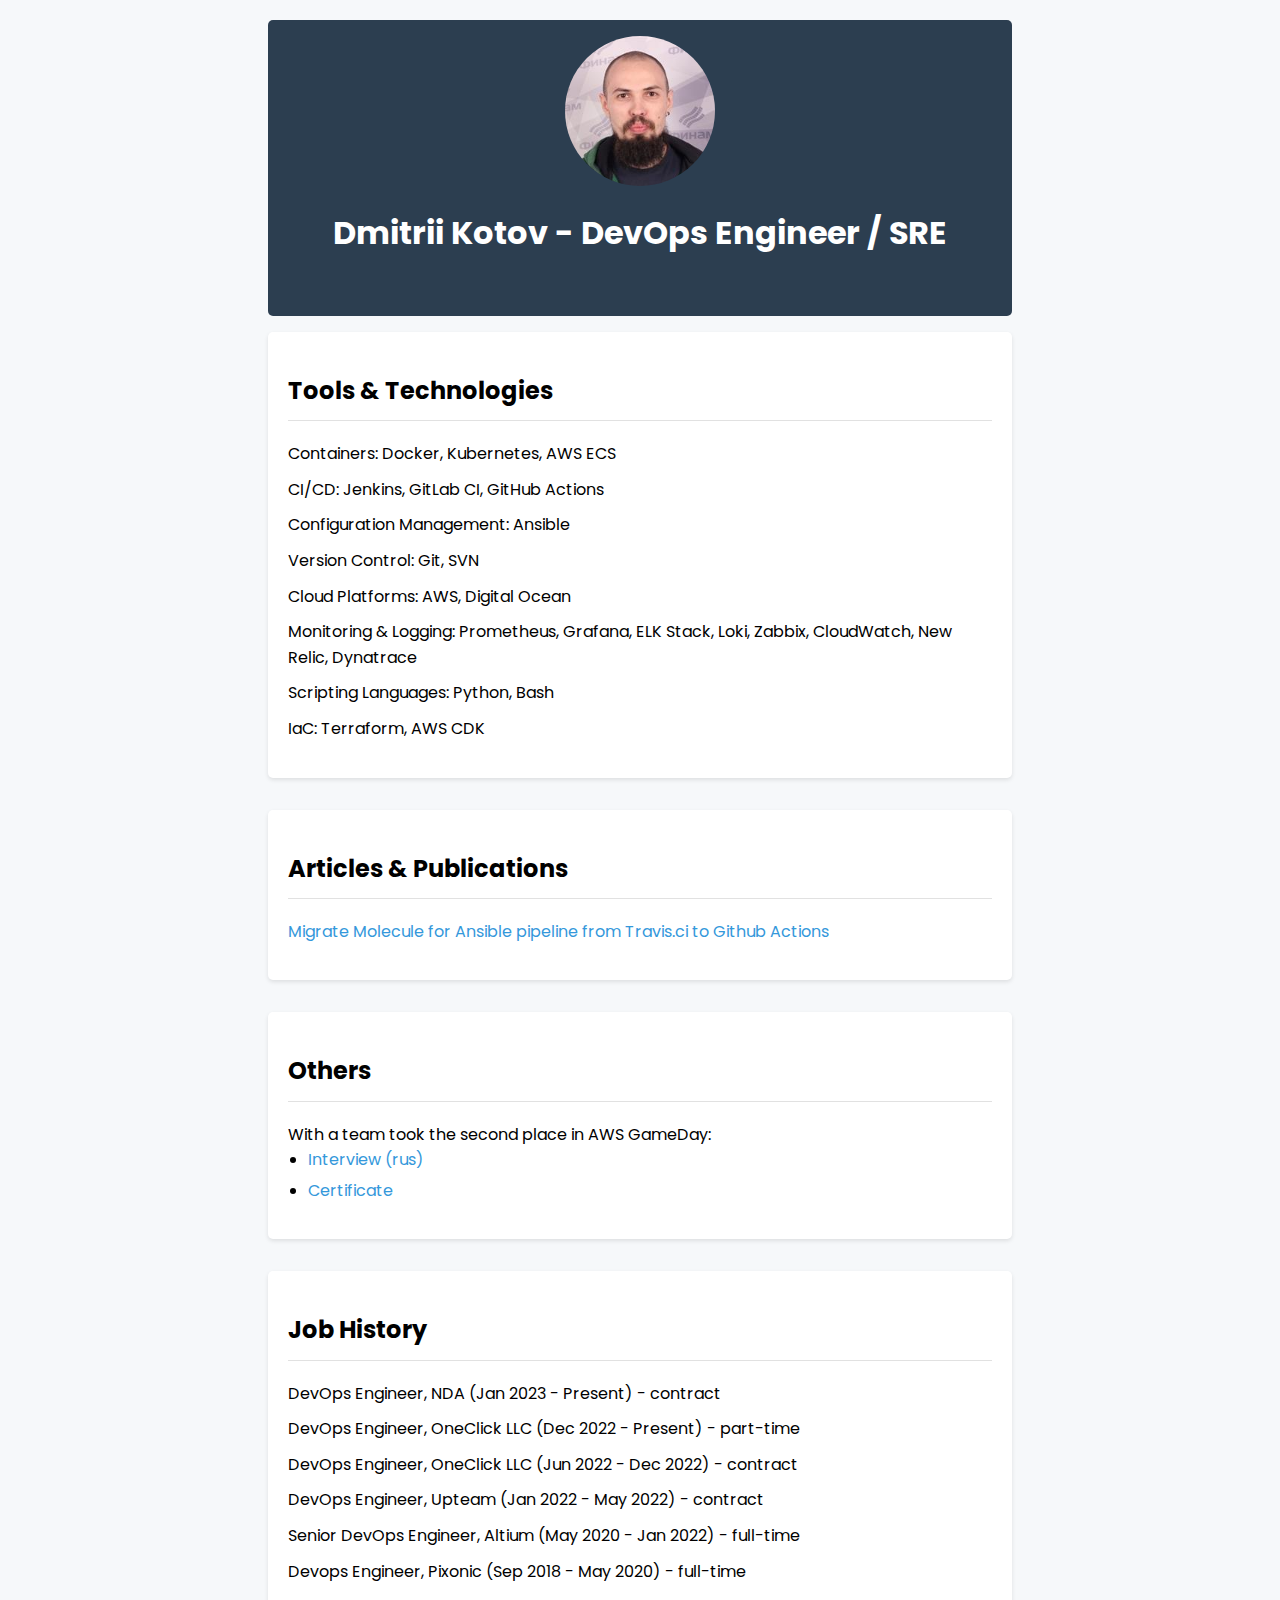
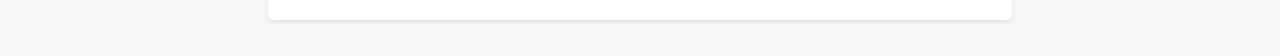
==== index.html @ 219f4da0 "fix mobile devices" ====
<!DOCTYPE html>
<html lang="en">
<head>
    <meta charset="UTF-8">
    <meta name="viewport" content="width=device-width, initial-scale=1.0">
    <title>DevOps Engineer / SRE Portfolio</title>
    <link href="https://fonts.googleapis.com/css2?family=Poppins:wght@400;500;700&display=swap" rel="stylesheet">
    <link rel="stylesheet" href="https://use.fontawesome.com/releases/v5.15.4/css/all.css" integrity="sha384-DyZ88mC6Up2uqS4h/KRgHuoeGwBcD4Ng9SiP4dIRy0EXTlnuz47vAwmeGwVChigm" crossorigin="anonymous">
    <style>
        * {
            box-sizing: border-box;
        }

        body {
            font-family: 'Poppins', Arial, sans-serif;
            line-height: 1.6;
            margin: 0;
            padding: 20px;
            background-color: #f6f8fa;
            display: flex;
            flex-direction: column;
            align-items: center;
        }

        header {
            background-color: #2c3e50;
            color: white;
            text-align: center;
            padding: 1em;
            border-radius: 5px;
            width: 90%;
        }

        .profile-img {
            width: 150px;
            height: 150px;
            border-radius: 50%;
            object-fit: cover;
            display: block;
            margin: 0 auto;
            margin-bottom: 20px;
        }

        section {
            margin: 1em 0;
            background-color: white;
            padding: 20px;
            border-radius: 5px;
            box-shadow: 0 2px 4px rgba(0, 0, 0, 0.1);
            width: 90%;
        }

        h1, h2 {
            font-weight: 700;
        }

        h2 {
            border-bottom: 1px solid #e1e1e1;
            padding-bottom: 10px;
        }

        ul {
            list-style-type: none;
            padding: 0;
        }

        li {
            margin-bottom: 10px;
        }

        li ul {
            list-style-type: disc;
            padding-left: 20px;
        }

        li ul li {
            margin-bottom: 5px;
        }

        a {
            color: #3498db;
            text-decoration: none;
        }

        a:hover {
            text-decoration: underline;
        }

        .social-links {
            display: flex;
            justify-content: center;
            margin-bottom: 20px;
        }

        .social-links a {
            color: white;
            margin: 0 10px;
            font-size: 1.5em;
            transition: color 0.3s;
        }

        .social-links a:hover {
            color: #3498db;
        }

        @media screen and (min-width: 768px) {
            header,
            section {
                width: 60%;
            }
        }

    </style>
</head>
<body>
<header>
    <img src="naktu.jpg" alt="Profile Image" class="profile-img">
    <h1>Dmitrii Kotov - DevOps Engineer / SRE</h1>
    <div class="social-links">
        <a href="https://www.linkedin.com/in/d-kotov" target="_blank"><i class="fab fa-linkedin"></i></a>
        <a href="https://github.com/tutunak" target="_blank"><i class="fab fa-github"></i></a>
        <a href="mailto:dk@tutunak.com" target="_blank"><i class="fas fa-envelope"></i></a>
    </div>
</header>

<section>
    <h2>Tools & Technologies</h2>
    <ul>
        <li>Containers: Docker, Kubernetes, AWS ECS</li>
        <li>CI/CD: Jenkins, GitLab CI, GitHub Actions</li>
        <li>Configuration Management: Ansible</li>
        <li>Version Control: Git, SVN</li>
        <li>Cloud Platforms: AWS, Digital Ocean</li>
        <li>Monitoring & Logging: Prometheus, Grafana, ELK Stack, Loki, Zabbix, CloudWatch, New Relic, Dynatrace</li>
        <li>Scripting Languages: Python, Bash</li>
        <li>IaC: Terraform, AWS CDK</li>
    </ul>
</section>

<section>
    <h2>Articles & Publications</h2>
    <ul>
        <li><a href="https://dev.to/tutunak/migrate-molecule-for-ansible-pipeline-to-github-actions-from-travis-ci-e41">Migrate Molecule for Ansible pipeline from Travis.ci to Github Actions</a></li>
    </ul>
</section>

<section>
    <h2>Others</h2>
    <ul>
        <li>With a team took the second place in AWS GameDay:
            <ul>
                <li><a href="https://tech.liga.net/all/novosti/intervyu-s-pobeditelyami-aws-gameday---emotsii-v-onlayne">Interview (rus)</a></li>
                <li><a href="./1600764848908.pdf">Certificate</a></li>
            </ul>
        </li>
    </ul>
</section>

<section>
    <h2>Job History</h2>
    <ul>
        <li>DevOps Engineer, NDA (Jan 2023 - Present) - contract</li>
        <li>DevOps Engineer, OneClick LLC (Dec 2022 - Present) - part-time</li>
        <li>DevOps Engineer, OneClick LLC (Jun 2022 - Dec 2022) - contract</li>
        <li>DevOps Engineer, Upteam (Jan 2022 - May 2022) - contract</li>
        <li>Senior DevOps Engineer, Altium (May 2020 - Jan 2022) - full-time</li>
        <li>Devops Engineer, Pixonic (Sep 2018 - May 2020) - full-time</li>
    </ul>
</section>
</body>
</html>
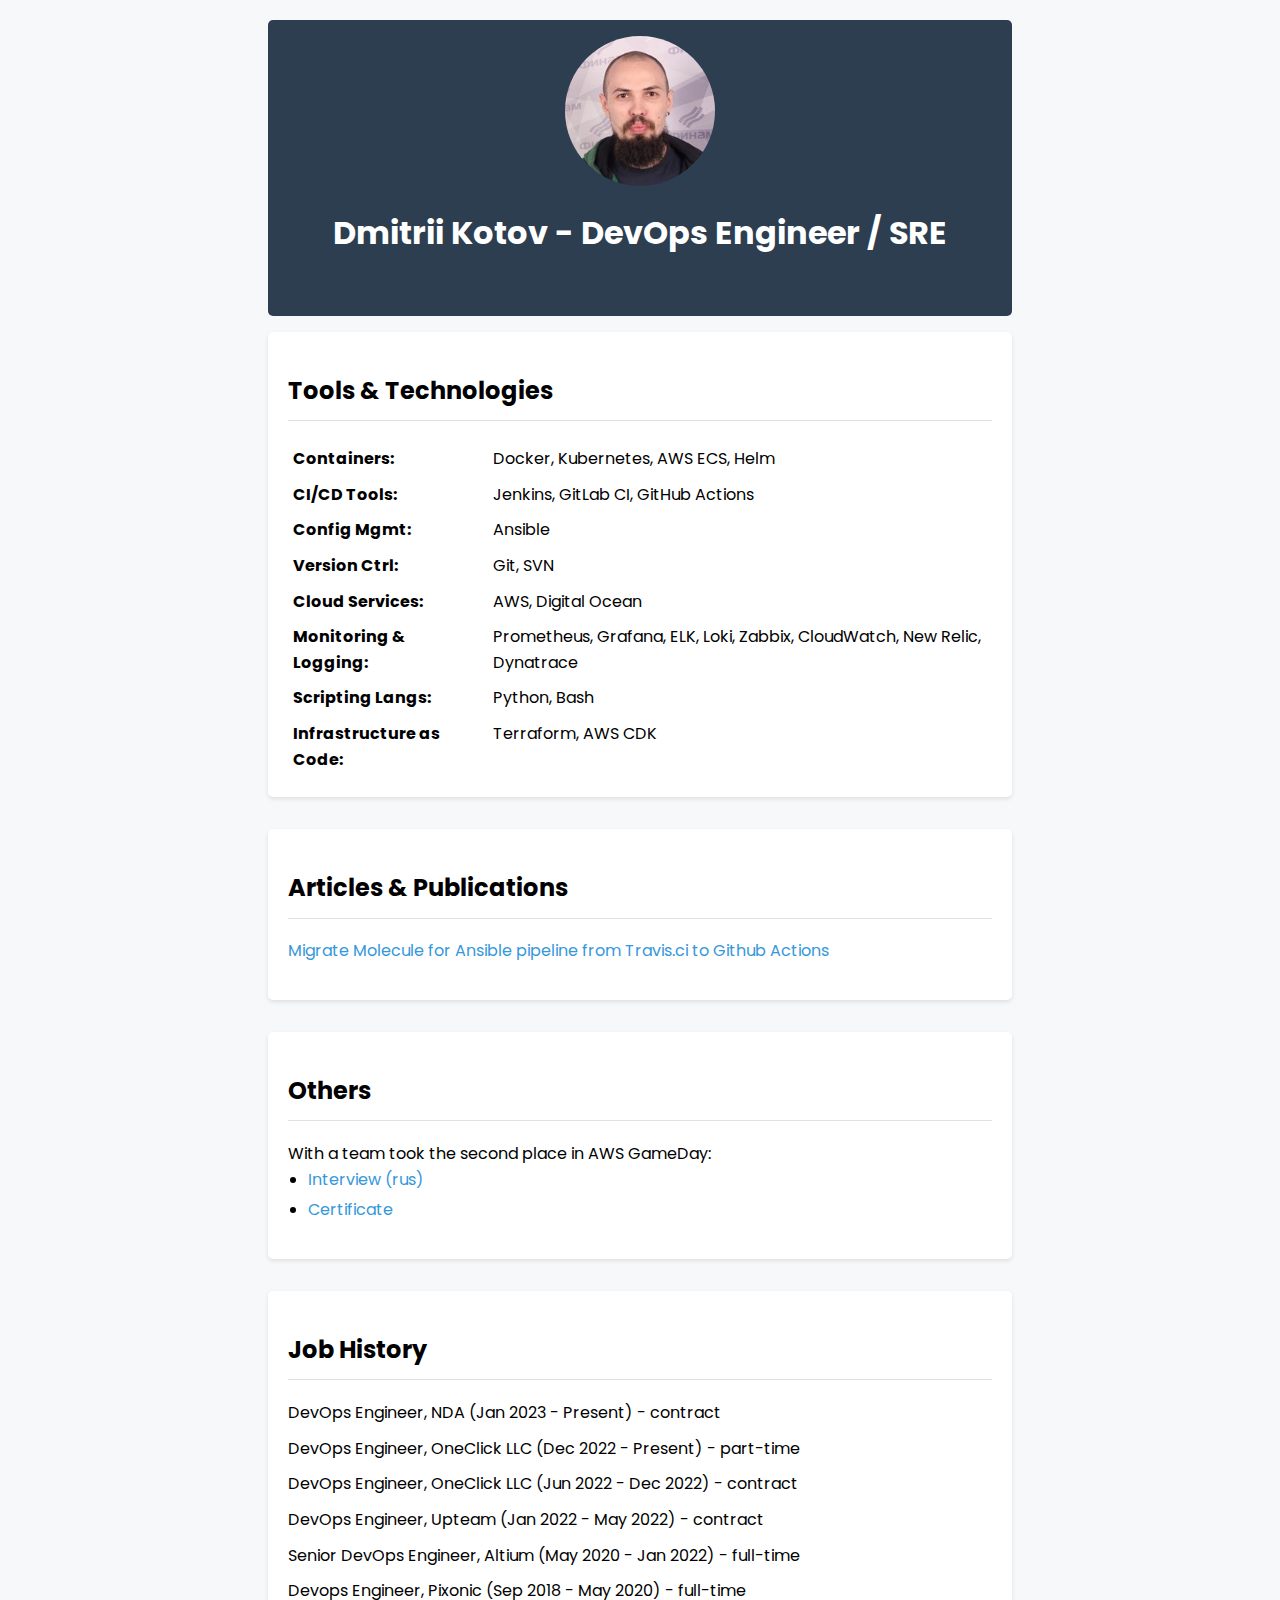
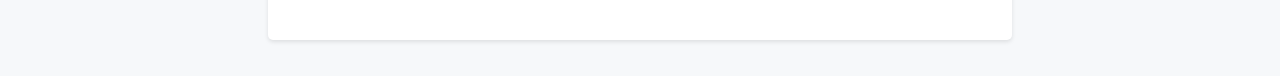
==== commit 4629f5c3: "added tables for tools and technologies" ====
--- a/index.html
+++ b/index.html
@@ -9,6 +9,23 @@
     <style>
         * {
             box-sizing: border-box;
+        }
+        strong {
+            font-weight: 700;
+            margin-right: 5px;
+        }
+        table {
+            width: 100%;
+            border-collapse: collapse;
+        }
+
+        td {
+            padding: 5px;
+            vertical-align: top;
+        }
+
+        td:first-child {
+            width: 200px;
         }
 
         body {
@@ -125,17 +142,43 @@
 
 <section>
     <h2>Tools & Technologies</h2>
-    <ul>
-        <li>Containers: Docker, Kubernetes, AWS ECS</li>
-        <li>CI/CD: Jenkins, GitLab CI, GitHub Actions</li>
-        <li>Configuration Management: Ansible</li>
-        <li>Version Control: Git, SVN</li>
-        <li>Cloud Platforms: AWS, Digital Ocean</li>
-        <li>Monitoring & Logging: Prometheus, Grafana, ELK Stack, Loki, Zabbix, CloudWatch, New Relic, Dynatrace</li>
-        <li>Scripting Languages: Python, Bash</li>
-        <li>IaC: Terraform, AWS CDK</li>
-    </ul>
-</section>
+    <table>
+        <tr>
+            <td><strong>Containers:</strong></td>
+            <td>Docker, Kubernetes, AWS ECS, Helm</td>
+        </tr>
+        <tr>
+            <td><strong>CI/CD Tools:</strong></td>
+            <td>Jenkins, GitLab CI, GitHub Actions</td>
+        </tr>
+        <tr>
+            <td><strong>Config Mgmt:</strong></td>
+            <td>Ansible</td>
+        </tr>
+        <tr>
+            <td><strong>Version Ctrl:</strong></td>
+            <td>Git, SVN</td>
+        </tr>
+        <tr>
+            <td><strong>Cloud Services:</strong></td>
+            <td>AWS, Digital Ocean</td>
+        </tr>
+        <tr>
+            <td><strong>Monitoring & Logging:</strong></td>
+            <td>Prometheus, Grafana, ELK, Loki, Zabbix, CloudWatch, New Relic, Dynatrace</td>
+        </tr>
+        <tr>
+            <td><strong>Scripting Langs:</strong></td>
+            <td>Python, Bash</td>
+        </tr>
+        <tr>
+            <td><strong>Infrastructure as Code:</strong></td>
+            <td>Terraform, AWS CDK</td>
+        </tr>
+    </table>
+</section>
+
+
 
 <section>
     <h2>Articles & Publications</h2>
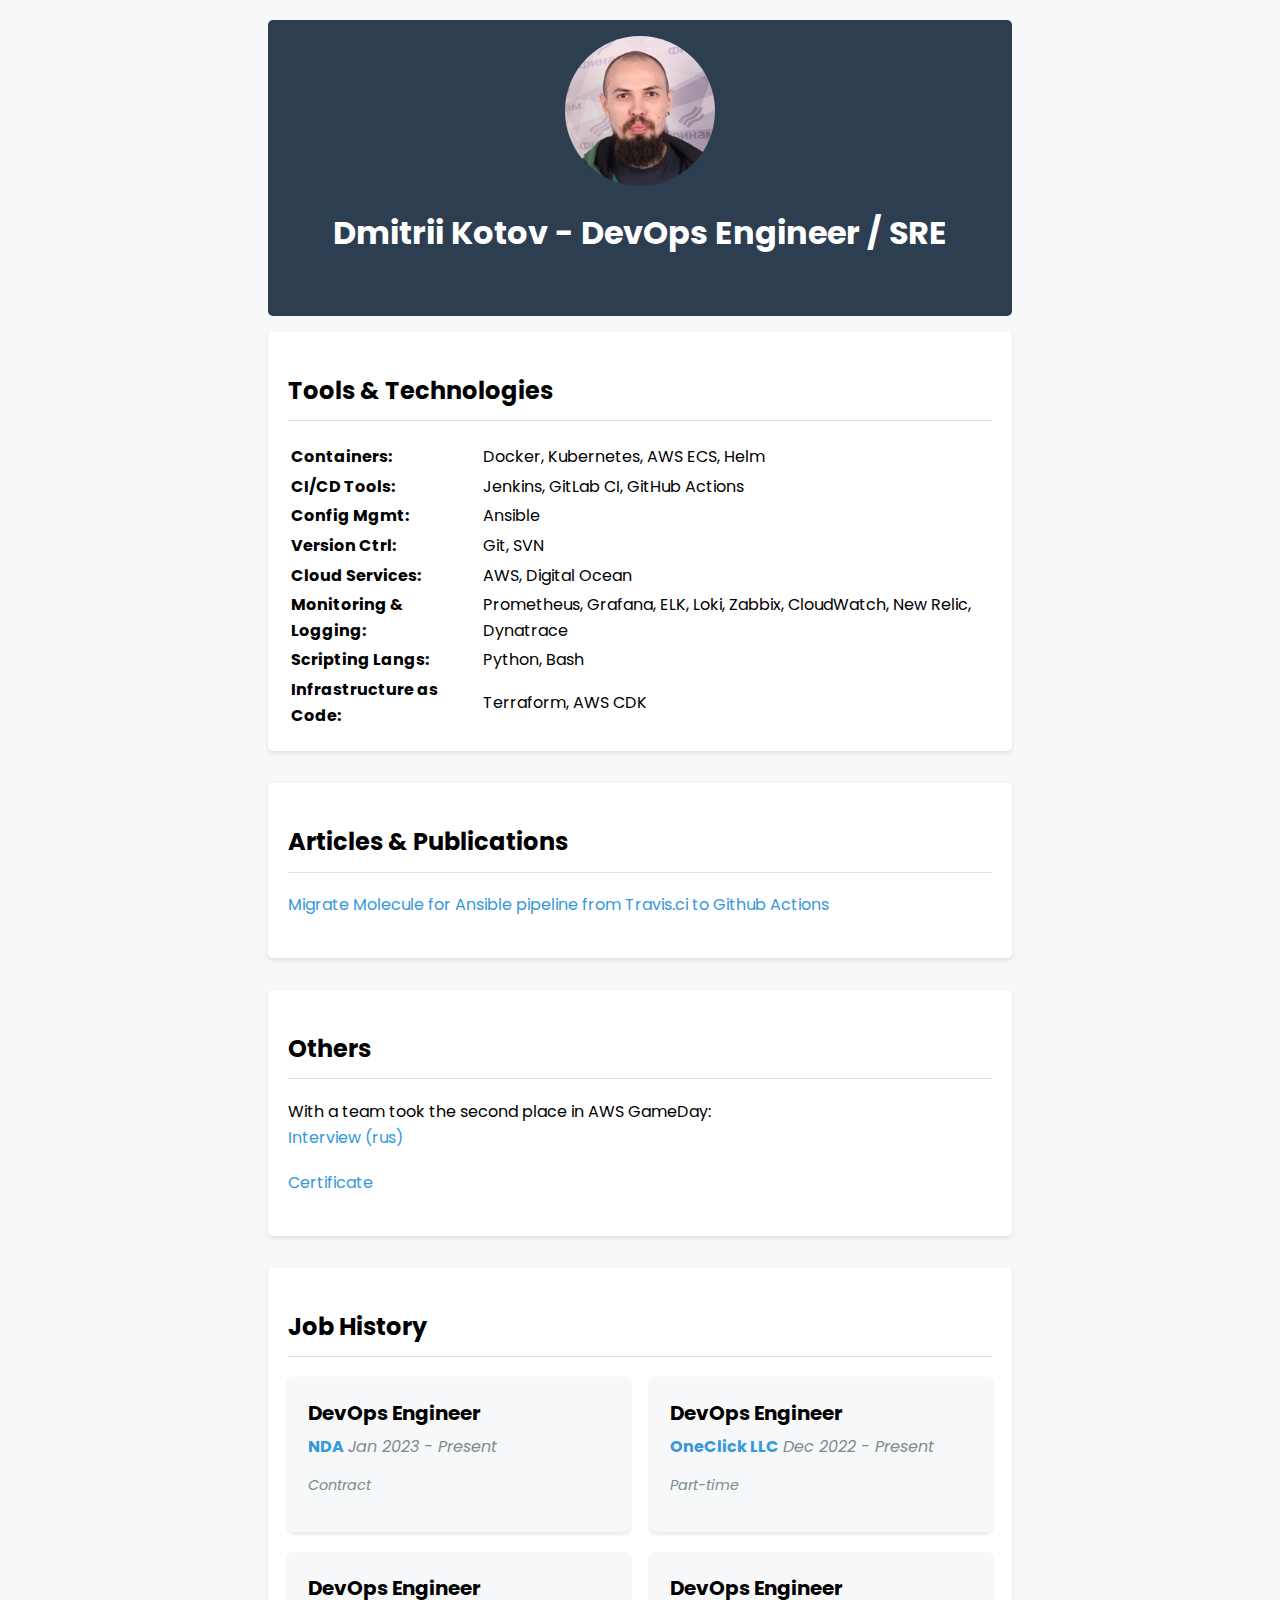
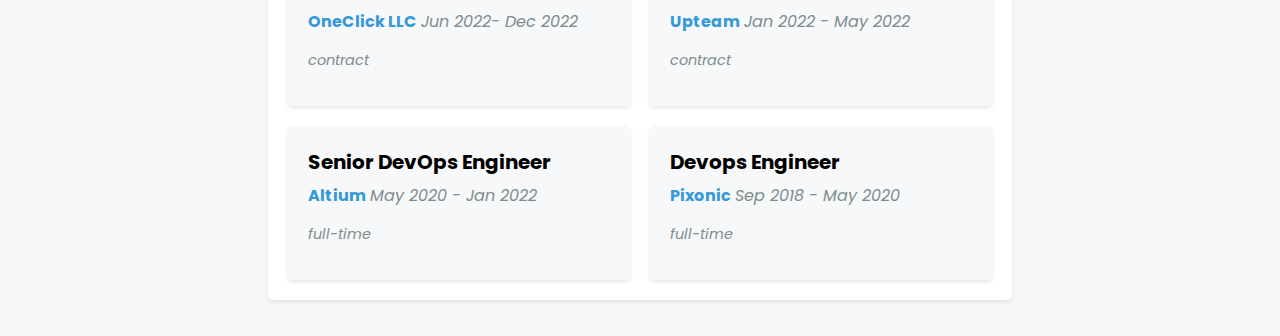
==== commit ea60c123: "added for jobs" ====
--- a/index.html
+++ b/index.html
@@ -10,24 +10,6 @@
         * {
             box-sizing: border-box;
         }
-        strong {
-            font-weight: 700;
-            margin-right: 5px;
-        }
-        table {
-            width: 100%;
-            border-collapse: collapse;
-        }
-
-        td {
-            padding: 5px;
-            vertical-align: top;
-        }
-
-        td:first-child {
-            width: 200px;
-        }
-
         body {
             font-family: 'Poppins', Arial, sans-serif;
             line-height: 1.6;
@@ -79,19 +61,11 @@
         ul {
             list-style-type: none;
             padding: 0;
+            margin: 0;
         }
 
         li {
-            margin-bottom: 10px;
-        }
-
-        li ul {
-            list-style-type: disc;
-            padding-left: 20px;
-        }
-
-        li ul li {
-            margin-bottom: 5px;
+            margin-bottom: 20px;
         }
 
         a {
@@ -120,11 +94,63 @@
             color: #3498db;
         }
 
+        .category-label {
+            font-weight: 600;
+            display: flex;
+            align-items: center;
+            margin-bottom: 5px;
+        }
+
+        .category-icon {
+            margin-right: 5px;
+        }
+
         @media screen and (min-width: 768px) {
             header,
             section {
                 width: 60%;
             }
+        }
+        .job-history {
+            display: grid;
+            grid-template-columns: repeat(auto-fit, minmax(300px, 1fr));
+            grid-gap: 20px;
+        }
+
+        .job-item {
+            background-color: #f6f8fa;
+            padding: 20px;
+            border-radius: 5px;
+            box-shadow: 0 2px 4px rgba(0, 0, 0, 0.1);
+        }
+
+        .job-item h3 {
+            margin: 0;
+            font-size: 1.25em;
+        }
+
+        .job-item h4 {
+            margin: 5px 0;
+            font-size: 1em;
+            font-weight: 500;
+            color: #3498db;
+        }
+
+        .job-item .company {
+            font-weight: 700;
+        }
+
+        .job-item .duration {
+            font-weight: 400;
+            font-style: italic;
+            color: #7f8c8d;
+        }
+
+        .job-item .employment-type {
+            font-size: 0.9em;
+            font-weight: 400;
+            font-style: italic;
+            color: #7f8c8d;
         }
 
     </style>
@@ -201,14 +227,66 @@
 
 <section>
     <h2>Job History</h2>
-    <ul>
-        <li>DevOps Engineer, NDA (Jan 2023 - Present) - contract</li>
-        <li>DevOps Engineer, OneClick LLC (Dec 2022 - Present) - part-time</li>
-        <li>DevOps Engineer, OneClick LLC (Jun 2022 - Dec 2022) - contract</li>
-        <li>DevOps Engineer, Upteam (Jan 2022 - May 2022) - contract</li>
-        <li>Senior DevOps Engineer, Altium (May 2020 - Jan 2022) - full-time</li>
-        <li>Devops Engineer, Pixonic (Sep 2018 - May 2020) - full-time</li>
-    </ul>
-</section>
+    <div class="job-history">
+        <div class="job-item">
+            <h3>DevOps Engineer</h3>
+            <h4><span class="company">NDA</span> <span class="duration">Jan 2023 - Present</span></h4>
+            <p class="employment-type">Contract</p>
+        </div>
+        <div class="job-item">
+            <h3>DevOps Engineer</h3>
+            <h4><span class="company">OneClick LLC</span> <span class="duration">Dec 2022 - Present</span></h4>
+            <p class="employment-type">Part-time</p>
+        </div>
+        <div class="job-item">
+            <h3>DevOps Engineer</h3>
+            <h4><span class="company">OneClick LLC</span> <span class="duration">Jun 2022- Dec 2022</span></h4>
+            <p class="employment-type">contract</p>
+        </div>
+        <div class="job-item">
+            <h3>DevOps Engineer</h3>
+            <h4><span class="company">Upteam</span> <span class="duration">Jan 2022 - May 2022</span></h4>
+            <p class="employment-type">contract</p>
+        </div>
+        <div class="job-item">
+            <h3>Senior DevOps Engineer</h3>
+            <h4><span class="company">Altium</span> <span class="duration">May 2020 - Jan 2022</span></h4>
+            <p class="employment-type">full-time</p>
+        </div>
+        <div class="job-item">
+            <h3>Devops Engineer</h3>
+            <h4><span class="company">Pixonic</span> <span class="duration">Sep 2018 - May 2020</span></h4>
+            <p class="employment-type">full-time</p>
+        </div>
+    </div>
+</section>
+<!--<section>-->
+<!--    <h2>Job History</h2>-->
+<!--    <div class="job-history">-->
+<!--        <div class="job-item">-->
+<!--            <h3>DevOps Engineer</h3>-->
+<!--            <h4><span class="company">NDA</span> <span class="duration">Jan 2023 - Present</span></h4>-->
+<!--            <p class="employment-type">Contract</p>-->
+<!--            <p>Responsibilities and accomplishments:</p>-->
+<!--            <ul>-->
+<!--                <li>Implemented continuous integration and delivery pipelines</li>-->
+<!--                <li>Managed container orchestration with Kubernetes</li>-->
+<!--                &lt;!&ndash; Add more relevant points &ndash;&gt;-->
+<!--            </ul>-->
+<!--        </div>-->
+<!--        <div class="job-item">-->
+<!--            <h3>DevOps Engineer</h3>-->
+<!--            <h4><span class="company">OneClick LLC</span> <span class="duration">Dec 2022 - Present</span></h4>-->
+<!--            <p class="employment-type">Part-time</p>-->
+<!--            <p>Responsibilities and accomplishments:</p>-->
+<!--            <ul>-->
+<!--                <li>Developed infrastructure as code using Terraform</li>-->
+<!--                <li>Optimized application performance with monitoring tools</li>-->
+<!--                &lt;!&ndash; Add more relevant points &ndash;&gt;-->
+<!--            </ul>-->
+<!--        </div>-->
+<!--        &lt;!&ndash; Add more job items in the same format &ndash;&gt;-->
+<!--    </div>-->
+<!--</section>-->
 </body>
 </html>
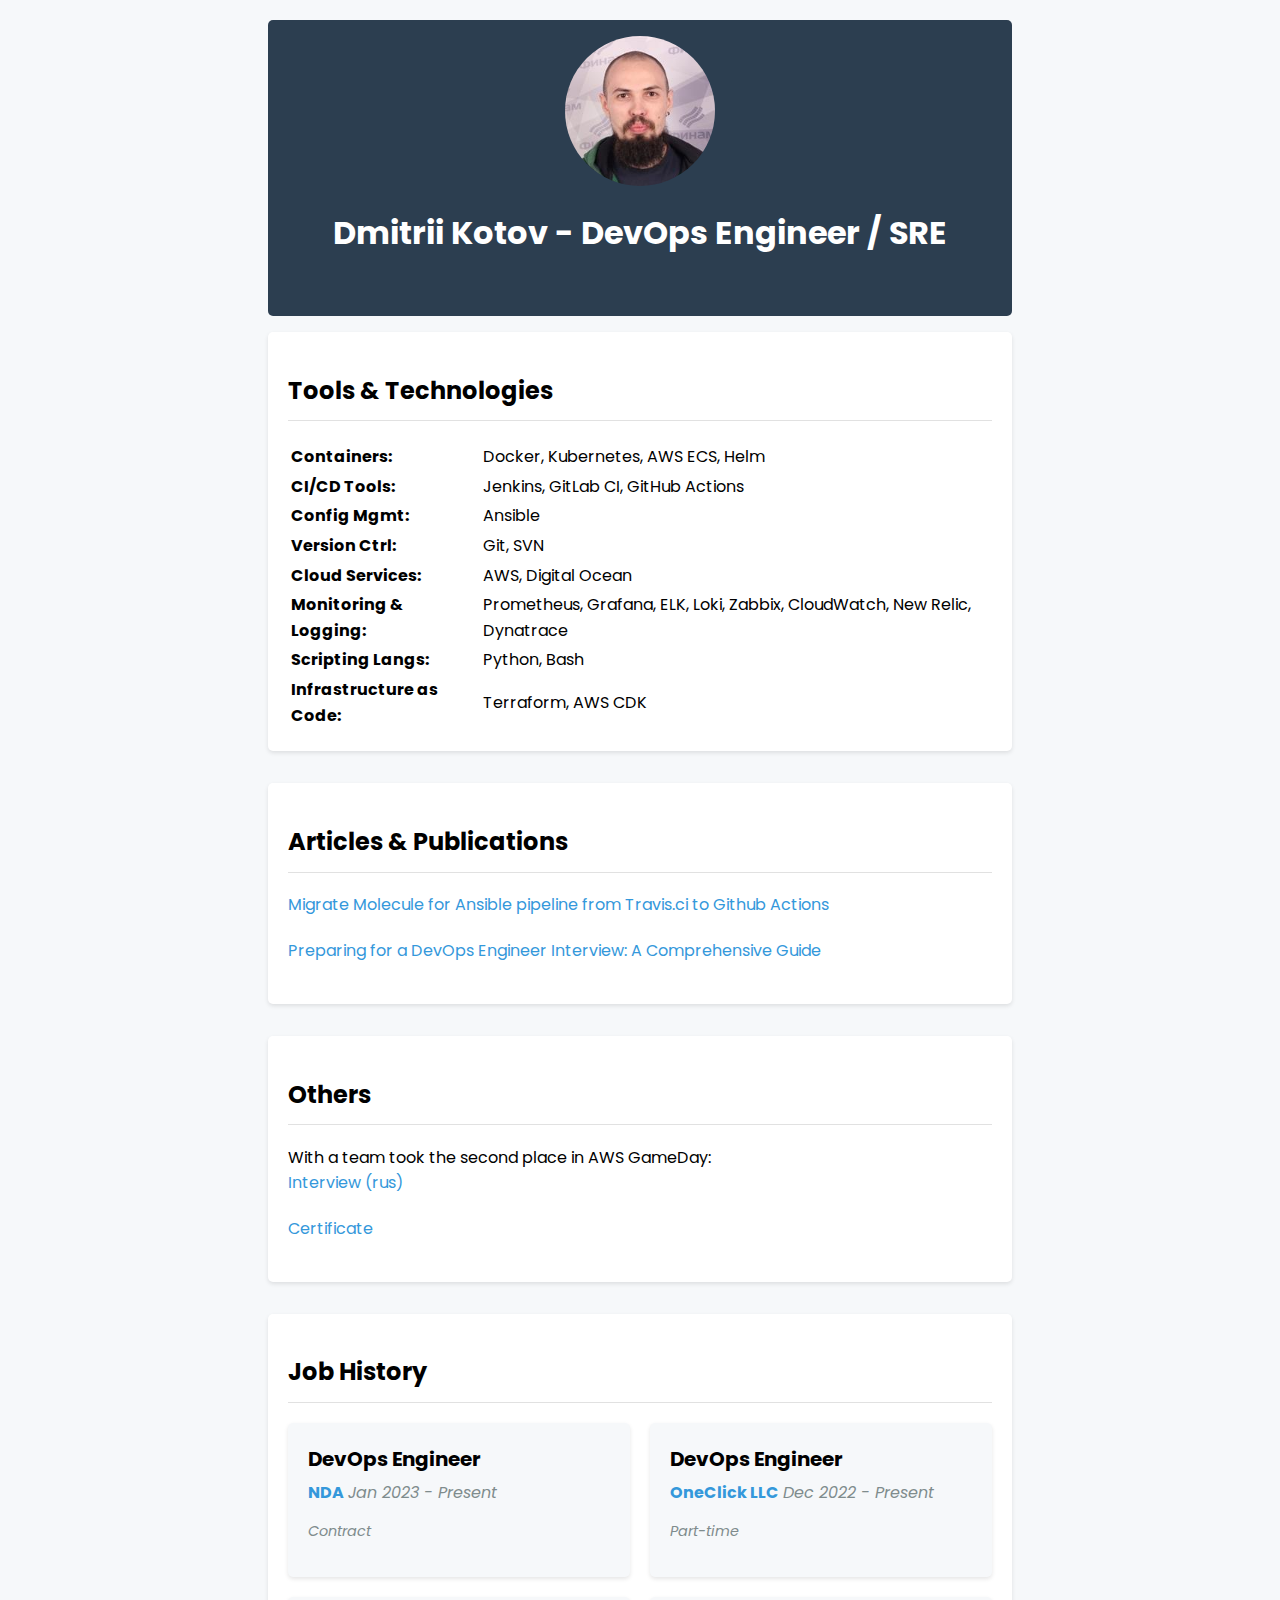
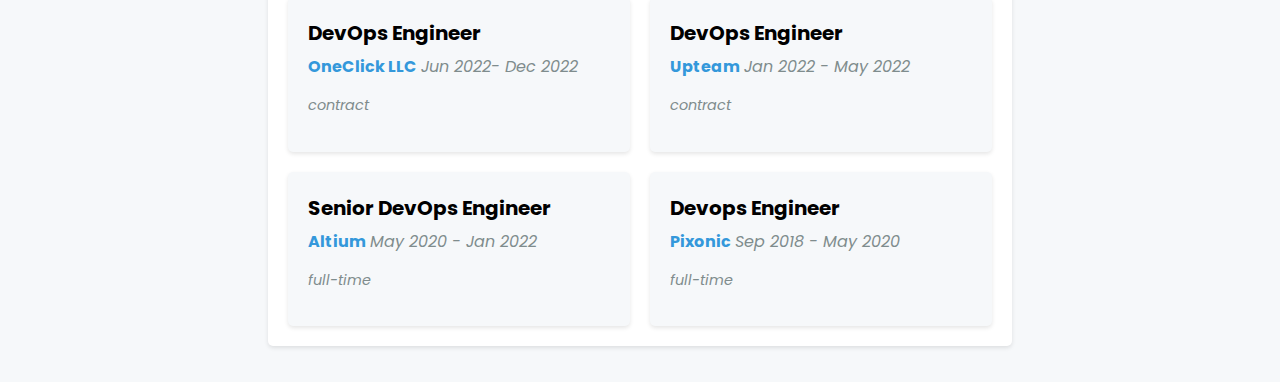
==== commit 00b424e9: "added new article" ====
--- a/index.html
+++ b/index.html
@@ -210,6 +210,7 @@
     <h2>Articles & Publications</h2>
     <ul>
         <li><a href="https://dev.to/tutunak/migrate-molecule-for-ansible-pipeline-to-github-actions-from-travis-ci-e41">Migrate Molecule for Ansible pipeline from Travis.ci to Github Actions</a></li>
+        <li><a href="https://dev.to/tutunak/preparing-for-a-devops-engineer-interview-a-comprehensive-guide-26n4">Preparing for a DevOps Engineer Interview: A Comprehensive Guide</a></li>
     </ul>
 </section>
 
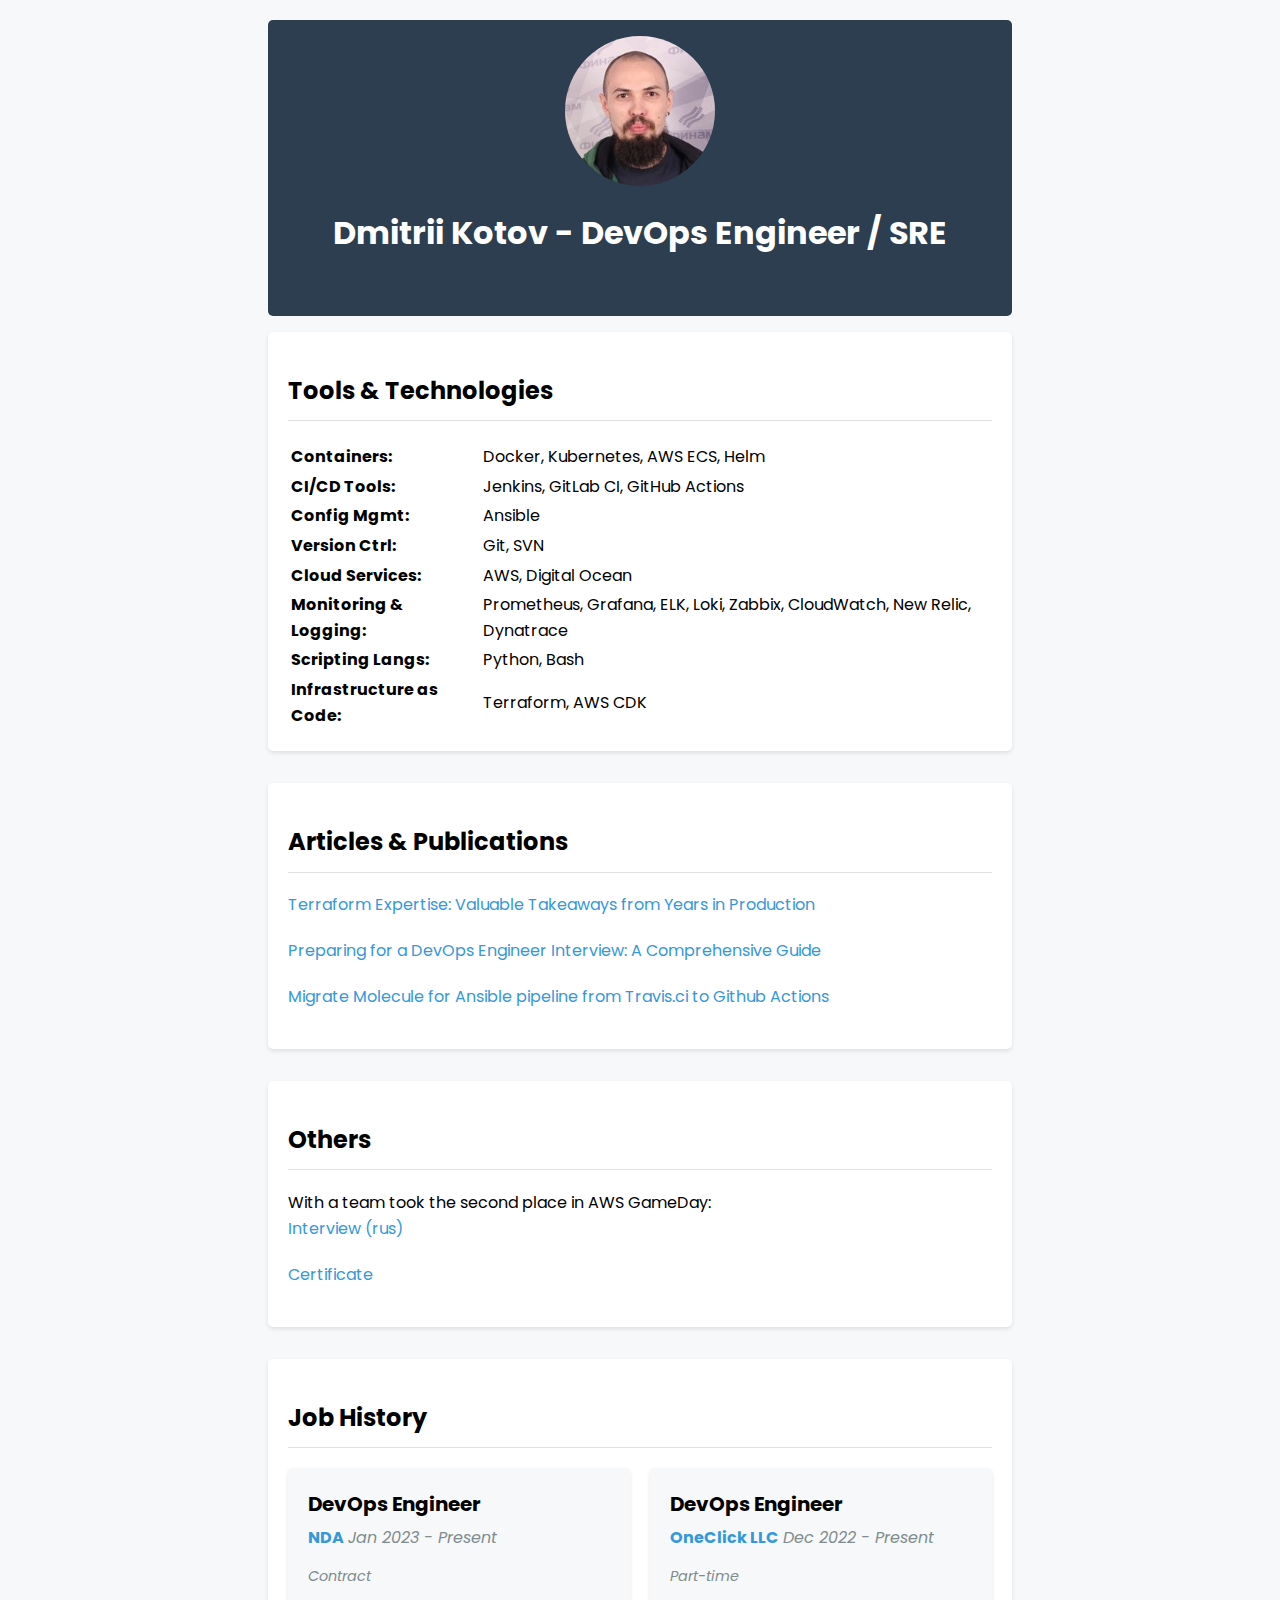
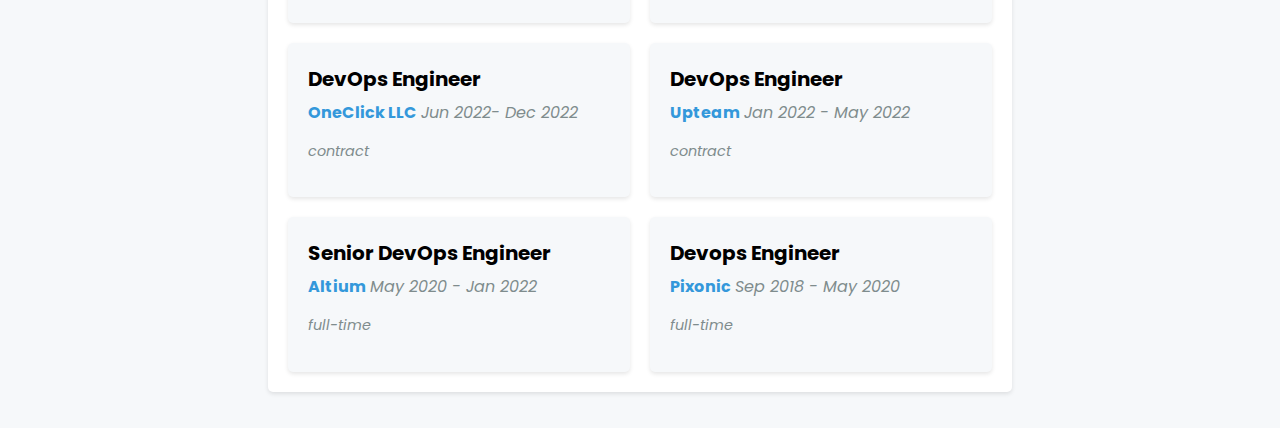
==== commit b3d53266: "Update, wrote the new article" ====
--- a/index.html
+++ b/index.html
@@ -209,8 +209,9 @@
 <section>
     <h2>Articles & Publications</h2>
     <ul>
+        <li><a hhef="https://dev.to/tutunak/terraform-expertise-valuable-takeaways-from-years-in-production-2pb1">Terraform Expertise: Valuable Takeaways from Years in Production</li>
+        <li><a href="https://dev.to/tutunak/preparing-for-a-devops-engineer-interview-a-comprehensive-guide-26n4">Preparing for a DevOps Engineer Interview: A Comprehensive Guide</a></li>
         <li><a href="https://dev.to/tutunak/migrate-molecule-for-ansible-pipeline-to-github-actions-from-travis-ci-e41">Migrate Molecule for Ansible pipeline from Travis.ci to Github Actions</a></li>
-        <li><a href="https://dev.to/tutunak/preparing-for-a-devops-engineer-interview-a-comprehensive-guide-26n4">Preparing for a DevOps Engineer Interview: A Comprehensive Guide</a></li>
     </ul>
 </section>
 
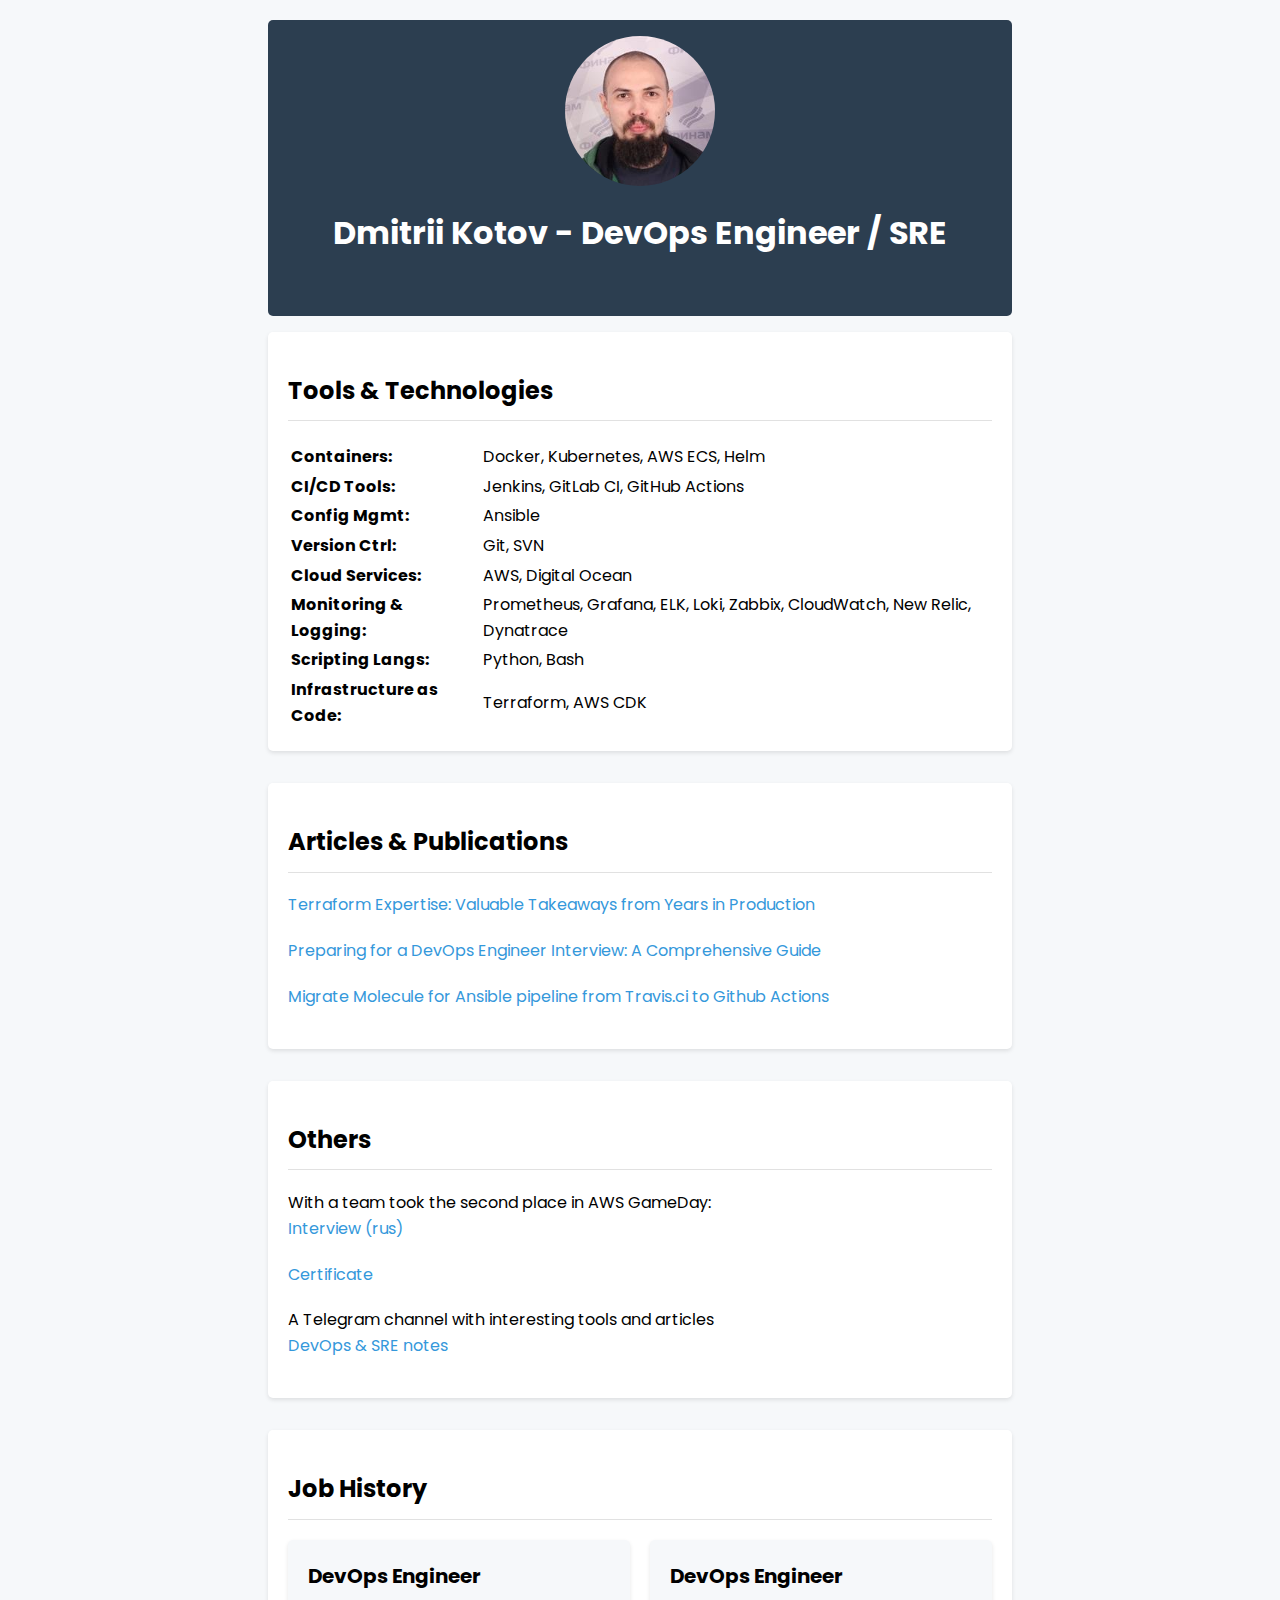
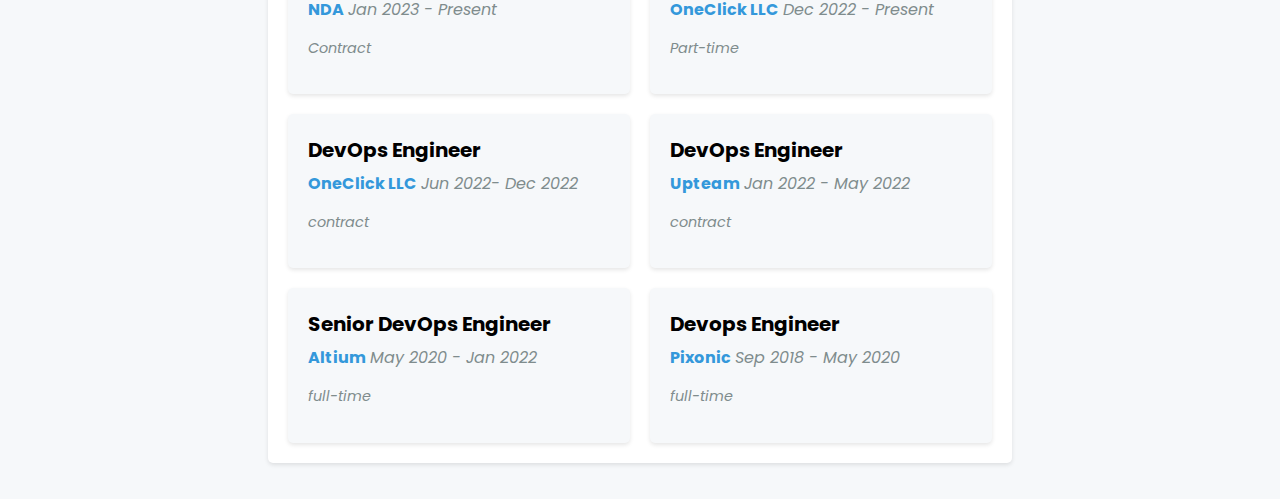
==== commit 0de691cf: "Fix link attribute" ====
--- a/index.html
+++ b/index.html
@@ -209,7 +209,7 @@
 <section>
     <h2>Articles & Publications</h2>
     <ul>
-        <li><a hhef="https://dev.to/tutunak/terraform-expertise-valuable-takeaways-from-years-in-production-2pb1">Terraform Expertise: Valuable Takeaways from Years in Production</li>
+        <li><a href="https://dev.to/tutunak/terraform-expertise-valuable-takeaways-from-years-in-production-2pb1">Terraform Expertise: Valuable Takeaways from Years in Production</li>
         <li><a href="https://dev.to/tutunak/preparing-for-a-devops-engineer-interview-a-comprehensive-guide-26n4">Preparing for a DevOps Engineer Interview: A Comprehensive Guide</a></li>
         <li><a href="https://dev.to/tutunak/migrate-molecule-for-ansible-pipeline-to-github-actions-from-travis-ci-e41">Migrate Molecule for Ansible pipeline from Travis.ci to Github Actions</a></li>
     </ul>
@@ -223,6 +223,11 @@
                 <li><a href="https://tech.liga.net/all/novosti/intervyu-s-pobeditelyami-aws-gameday---emotsii-v-onlayne">Interview (rus)</a></li>
                 <li><a href="./1600764848908.pdf">Certificate</a></li>
             </ul>
+        </li>
+        <li>A Telegram channel with interesting tools and articles
+        <ul>
+            <li><a href="https://t.me/devops_sre_notes">DevOps & SRE notes</a> </li>
+        </ul>
         </li>
     </ul>
 </section>
